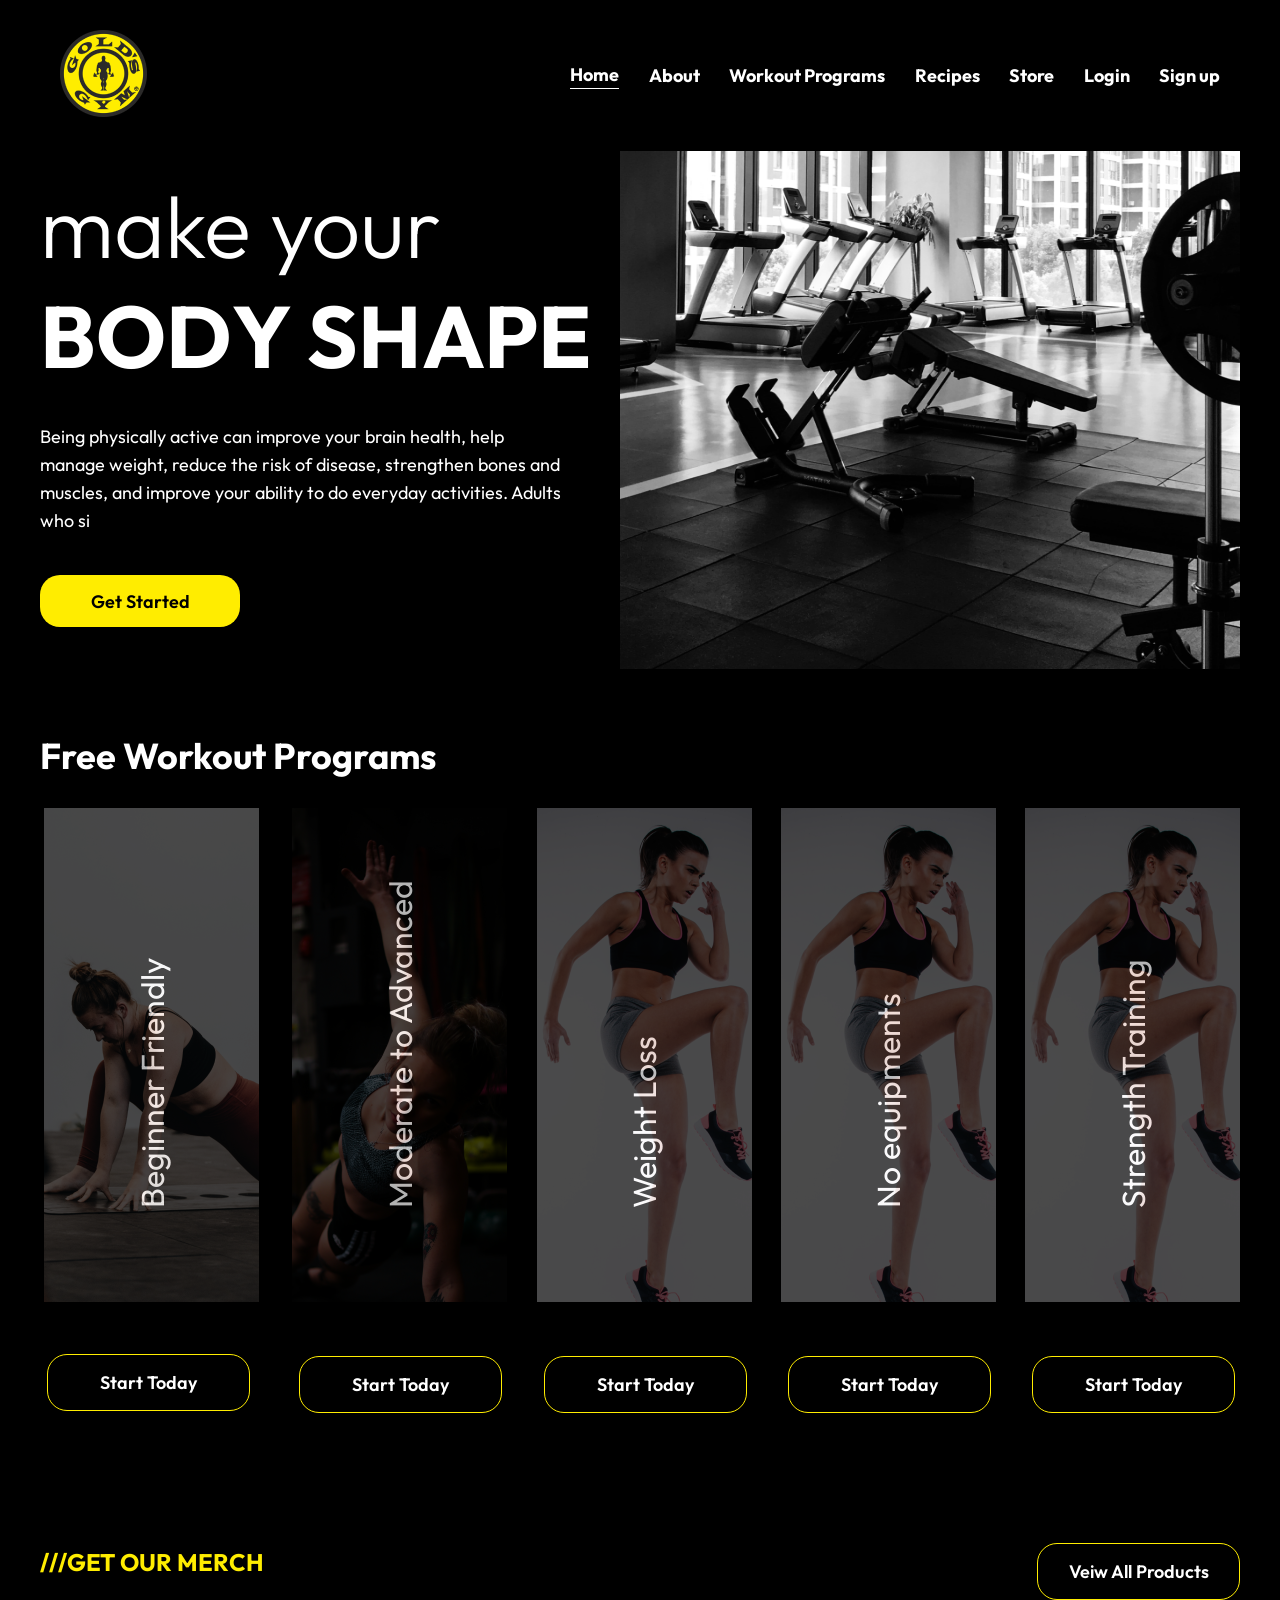
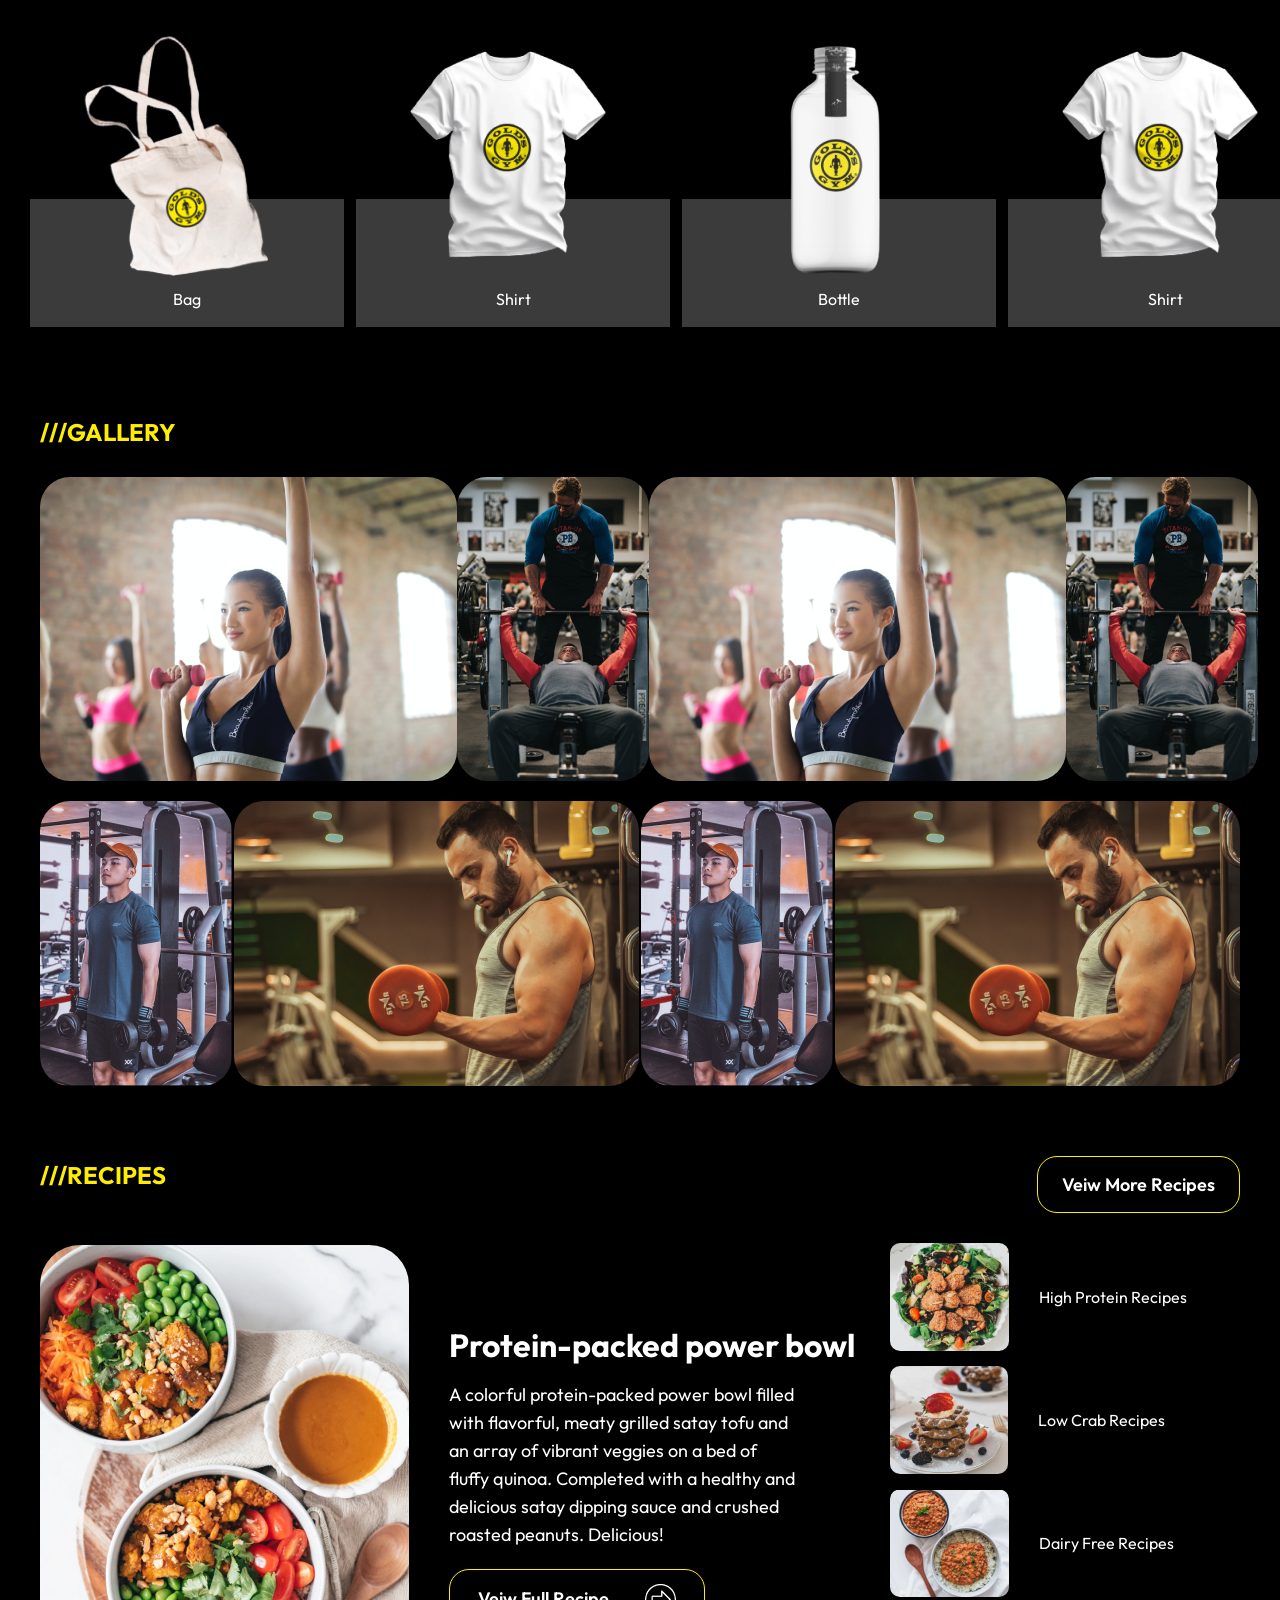
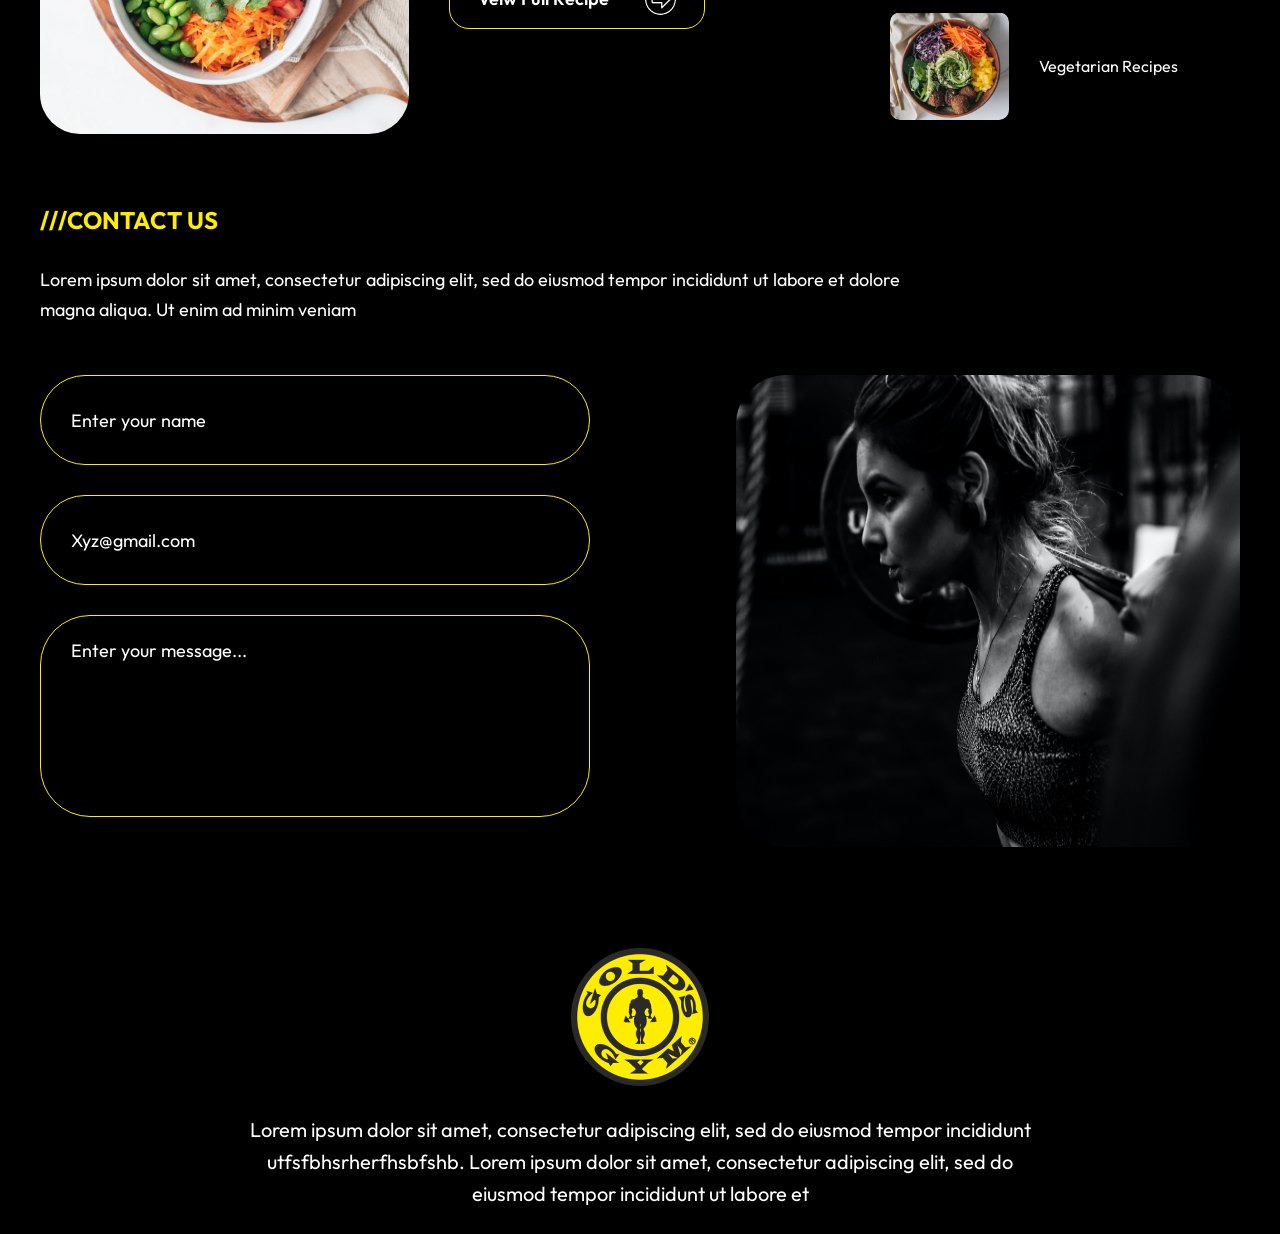
==== app/index.html @ 902859b2 "funcional" ====
<!DOCTYPE html>
<html lang="en">
<head>
    <meta charset="UTF-8">
    <meta name="viewport" content="width=device-width, initial-scale=1.0">
    <title>Gold's Gym</title>
    <link rel="icon" href="images/Gym logo.png" type="image/x-icon">
    <link rel="stylesheet" href="styles.css">
    <link rel="preconnect" href="https://fonts.googleapis.com">
<link rel="preconnect" href="https://fonts.gstatic.com" crossorigin>
<link href="https://fonts.googleapis.com/css2?family=Outfit:wght@200;300&display=swap" rel="stylesheet">
<link rel="stylesheet" href="https://cdn.jsdelivr.net/npm/swiper@11.0.5/swiper-bundle.min.css">
</head>
<body>
    <div class="container">
        <div class="navbar ">
            <!-- logo -->
            <div class="logo">
                <a href="index.html"><img src="images/Gym logo.png" alt="Gold's logo"></a>
            </div>

            <div class="nav-menu">
                <div class="harmbuger-menu">
                    <div class="bar"></div>
                    <div class="bar"></div>
                    <div class="bar"></div>
                </div>
                <ul class="nav-items">
                    <a class="nav-links active" href="index.html"><li>Home</li></a>
                    <a class="nav-links" href="about.html"><li>About</li></a>
                    <a class="nav-links" href="program.html"><li>Workout Programs</li></a>
                    <a class="nav-links" href="recipe.html"><li>Recipes</li></a>
                    <a class="nav-links" href="store.html"><li>Store</li></a>
                    <a class="nav-links" href="login.html"><li>Login</li></a>
                    <a class="nav-links" href="signup.html"><li>Sign up</li></a>
                </ul>
            </div>
        </div>

        <div class="main">
            <!-- hero -->
            <section class="hero">
                <div class="hero-about">
                    <div class="hero-header">
                        <h1>make your<br><span class="header">body shape</span></h1>
                    </div>

                    <div class="hero-text">
                        Being physically active can improve your brain health, 
                        help manage weight, reduce the risk of disease, strengthen 
                        bones and muscles, and improve your ability to do everyday 
                        activities. Adults who si
                    </div>
                    
                    <a href="signup.html"><button class="signup-btn">Get Started</button></a>  
                </div>

                <div class="hero-col">
                    <div class="hero-img">
                        <img src="images/hero-image.png" alt="An image of gym equipments">
                    </div>
                </div>
            </section>

            <section class="free-programs">
                <h2 class="img-header">
                    Free Workout Programs
                </h2>
                <div class="">
                    <div class="program-images">
                        <div class="yoga">
                            <p class="img-text">Beginner Friendly</p>
                            <div class="yoga-img">
                                <img src="images/Yoga.png" alt="A lady on a mat">
                            </div>
    
                            <a href="program.html"><button class="cta-btn1" type="button">Start Today</button></a>
                        </div>
    
                        <div class="yoga">
                            <p class="img-text">Moderate to Advanced</p>
                            <div class="yoga-img">
                                <img src="images/advance.png" alt="A lady on a mat">
                            </div>
    
                            <a href="program.html"><button class="cta-btn" type="button">Start Today</button></a>
                        </div>
    
                        <div class="yoga">
                            <p class="img-text">Weight Loss</p>
                            <div class="yoga-img">
                                <img src="images/cardio.png" alt="A lady on a mat">
                            </div>
    
                            <a href="program.html"><button class="cta-btn" type="button">Start Today</button></a>
                        </div>
    
                        <div class="yoga">
                            <p class="img-text">No equipments</p>
                            <div class="yoga-img">
                                <img src="images/cardio.png" alt="A lady on a mat">
                            </div>
    
                            <a href="program.html"><button class="cta-btn" type="button">Start Today</button></a>
                        </div>
    
                        <div class="yoga">
                            <p class="img-text">Strength Training</p>
                            <div class="yoga-img">
                                <img src="images/cardio.png" alt="A lady on a mat">
                            </div>
    
                            <a href="program.html"><button class="cta-btn" type="button">Start Today</button></a>
                        </div>
                    </div>

                </div>
                
 
                <section class="merch">
                   <div class="merch-navbar">
                        <h2 class="merch-header">
                            ///GET OUR  MERCH
                        </h2>
                        <div class="merch-header-col">
                            <a href="recipe.html"><button class="cta-btn" type="button">Veiw All Products</button></a>
                        </div>    
                    </div>
                   
                   <div class="merch-sample">
                        <div class="tote-bag">
                            <div class="merch-img">
                                <img src="images/tote-bag.png" alt="Gold's gym branded tote bag">
                            </div>

                            <div class="tote-card">
                               <p class="card-text">Bag</p> 
                            </div>
                        </div>  
                        
                        <div class="shirt">
                            <div class="shirt-img">
                                <img src="images/shirt.png" alt="Gold's gym branded tote bag">
                            </div>

                            <div class="shirt-card">
                               <p class="card-text">Shirt</p> 
                            </div>
                        </div> 

                        <div class="bottle">
                            <div class="bottle-img">
                                <img src="images/bottle.png" alt="Gold's gym branded tote bag">
                            </div>

                            <div class="shirt-card">
                               <p class="card-text">Bottle</p> 
                            </div>
                        </div> 

                        <div class="shirt">
                            <div class="shirt-img">
                                <img src="images/shirt.png" alt="Gold's gym branded tote bag">
                            </div>

                            <div class="shirt-card">
                               <p class="card-text">Shirt</p> 
                            </div>
                        </div> 
                   </div>
                </section>
                
                <section class="gallery">
                    <h2 class="merch-header">
                        ///GALLERY
                    </h2>

                    <div class="gallery-images">
                        <div class="gallery-row">
                            <img src="images/gallery-img1.png" alt="">
                            <img src="images/gallery-img2.png" alt="">
                            <img src="images/gallery-img1.png" alt="">
                            <img src="images/gallery-img2.png" alt="">
                        </div>

                        <div class="gallery-row">
                            <img src="images/gallery-img3.png" alt="">
                            <img src="images/gallery-img4.png" alt="">
                            <img src="images/gallery-img3.png" alt="">
                            <img src="images/gallery-img4.png" alt="">
                        </div>
                    </div>
                </section>

                <section class="recipes">
                    <div class="merch-navbar">
                        <h2 class="merch-header">
                            ///RECIPES
                        </h2>
                        <div class="merch-header-col">
                            <a href="recipe.html"><button class="cta-btn" id="merch-btn" type="button">Veiw More Recipes</button></a>
                        </div>  
                   </div>

                   <div class="protein-section">
                       <div class="protein">
                           <div class="protein-brief">
                                <img class="carrot-soup" src="images/recipie-img1.png" alt="">
                                <div class="protein-details">
                                    <h2 class="protein-header">Protein-packed power bowl</h2>
                                    <p class="protein-text">
                                    A colorful protein-packed power bowl filled with flavorful, 
                                    meaty grilled satay tofu and an array of vibrant veggies on 
                                    a bed of fluffy quinoa. Completed with a healthy and delicious 
                                    satay dipping sauce and crushed roasted peanuts. Delicious!
                                    </p>

                                    <a href="recipe.html">
                                        <button class="recipe-btn">
                                            <p>Veiw Full Recipe </p>
                                            <img src="images/arrow.png" alt="">
                                        </button>
                                    </a>
                                    
                                </div>
                           </div>
                          
                           <div class="more-recipies">
                                <div class="healthy-recipies">
                                    <img src="images/recipie-img2.png" alt="">
                                    <a href="recipe.html">High Protein Recipes</a>
                                </div>

                                <div class="healthy-recipies">
                                    <img src="images/recipie-img3.png" alt="">
                                    <a href="recipe.html">Low Crab Recipes</a>
                                </div>

                                <div class="healthy-recipies">
                                    <img src="images/recipie-img4.png" alt="">
                                    <a href="recipe.html">Dairy Free Recipes</a>
                                </div>

                                <div class="healthy-recipies">
                                    <img src="images/recipie-img5.png" alt="">
                                    <a href="recipe.html">Vegetarian Recipes</a>
                                </div>
                           </div>
                            
                        </div>
                    </div>
                </section>
                
                <section class="contact">
                    <div class="contact-us">
                        <h2 class="merch-header">
                            ///CONTACT US
                        </h2>

                        <p class="contact-text">
                            Lorem ipsum dolor sit amet, consectetur adipiscing elit, 
                            sed do eiusmod tempor incididunt ut labore et dolore magna 
                            aliqua. Ut enim ad minim veniam
                        </p>
                        
                        <div class="contact-info">
                            <div class="contact-input">
                                <input type="text" placeholder="Enter your name"><br>
                                <input type="email" placeholder="Xyz@gmail.com"><br>
                                <input type="text" id="input-message" placeholder="Enter your message...">
                            </div>

                            <img src="images/contact-img.png" alt="">
                        </div>
                    </div>
                </section>

                <footer>
                    <div class="footer">
                        <img src="images/logo2.png" alt="Gold's logo">
                        <p class="footer-text">
                            Lorem ipsum dolor sit amet, consectetur adipiscing elit, 
                            sed do eiusmod tempor incididunt utfsfbhsrherfhsbfshb.  
                            Lorem ipsum dolor sit amet, consectetur adipiscing elit, 
                            sed do eiusmod tempor incididunt ut labore et
                        </p>
                    </div>
                </footer>
                
            </section>
        </div>
    </div>
    <script src="https://cdn.jsdelivr.net/npm/swiper@11.0.5/swiper-bundle.min.js">

    </script>

    <script src="script.js">
      
    </script>
</body>
</html>
---- app/styles.css ----
* {
    margin: 0;
    padding: 0;
    box-sizing: border-box;
    font-family: 'Outfit', sans-serif;
}

.container {
    background-color: #000000;
    color: #FFFFFF;
}

.harmbuger-menu {
    position: absolute;
    right: 10%;
    top: 35px;
    width: 30px;
    height: 20px;
    cursor: pointer;
    display: none;
}

.harmbuger-menu .bar {
    width: 100%;
    height: 3px;
    margin: 5px auto;
    background-color: #FFFFFF;
    border-radius: 5px;
}

.navbar {
    display: flex;
    justify-content: space-between;
    align-items: center;
    padding: 30px 60px;
}

.nav-items {
    /* float: right;
    margin-top: -5%; */
    display: flex;
    justify-content: space-between;
    align-items: center;
    width: 650px;
    

}
.nav-items a {
    text-decoration: none;
    color: #FFFFFF;
    font-size: 18px;
    font-weight: 700;
    list-style: none;
}

.nav-items a:hover, .active{
    padding-bottom: 2px;
    border-bottom: 1px solid #FFFFFF;  
}

.main {
    margin: 0 40px;
}
.hero {
    display: flex;
    justify-content: space-between;
   
}

.hero-about {
    margin-top: 20px;
}

h1 {
    font-family: 'Outfit', sans-serif;
    font-size: 87px;
    font-weight: 300;
}

.header {
    text-transform: uppercase;
    font-weight: 700;
    font-size: 87px;
}

.hero-about {
    width: 90%;
    min-width: 100px;
    min-width: 300px;
}

.hero-text {
    margin: 32px 0;
    width: 90%;
    min-height: 200px;
    height: 9%;
    min-height: 100px;
    line-height: 28px;
    font-size: 18px;
}

.signup-btn {
  cursor: pointer; 
  width: 200px;
  height: 52px;
  background-color: #FFED00;
  color: #000000;
  font-size: 18px;
  font-weight: 600;
  margin-top: 20px;
  border-radius: 20px;
  border: none;
}

.signup-btn:hover {
   background-color: #000000;
   border: 1px solid #FFED00;
   color: #FFFFFF;
   transition: all 1s ease;
}


.hero-img img {
    width: 620px;
    height: 518px;
}

.img-header {
    font-size: 36px;
    font-weight: 700;
    margin-bottom: 60px;
}

.free-programs {
  margin-top: 5%;
}

.program-images {
    display: flex;
    justify-content: space-between;
}

.yoga-img {
    margin-top: -400px;
}

.img-text {
    position: relative;
    font-weight: 700px;
    font-size: 32px;
    writing-mode: tb-rl;
    transform: rotate(-180deg);
    margin-top: -30px;
    text-align: start; 
    height: 400px;
    margin-left: auto;
    margin-right: auto;

}

.yoga-img img {
    opacity: 0.3;
    position: relative;
}

.cta-btn {
    cursor: pointer; 
    width: 203px;
    height: 5%;
    min-height: 57px;
    background-color: #000000;
    color: #FFFFFF;
    margin-top: 50px;
    margin-left: 7px;
    font-size: 18px;
    font-weight: 600;
    border-radius: 20px;
    border: 1px solid #FFED00;
}

.cta-btn1 {
    cursor: pointer; 
    width: 203px;
    height: 5%;
    min-height: 57px;
    background-color: #000000;
    color: #FFFFFF;
    margin-top: 40px;
    margin-left: 7px;
    font-size: 18px;
    font-weight: 600;
    border-radius: 20px;
    border: 1px solid #FFED00;
}

.cta-btn1:hover {
    background-color: #FFED00;
    border: none;
    color: #000000;
    transition: 1s;
}



.cta-btn:hover {
   background-color: #FFED00;
   border: none;
   color: #000000;
   transition: 1s;
}

.merch {
    margin-top: 80px;
}

.merch-header {
    color: #FFED00;
    margin-top: 30px;
}

.merch-navbar {
    display: flex;
    justify-content: space-between;
    align-items: center;
}

.merch-header-col a button {
    padding: 0 10px;
}

.merch-sample {
    display: flex;
    gap: 12px;
   
}

.merch-img img {
    margin-right: -51px;
   width: 350px;
   margin-left: -30px;
   
}

.tote-card {
    width: 314px;
    height: 128px;
    background-color: #3B3B3B;
    margin-top: -146px;
    margin-left: -10px;

}

.card-text {
    display: flex;
    align-items: center;
    justify-content: center;
    padding-top: 90px;
}

 .shirt-img img {
    margin-top: 40px;
    margin-left: 50px;
}

.shirt-card {
    width: 314px;
    height: 128px;
    background-color: #3B3B3B;
    margin-top: -80px;
}

.bottle-img {
    margin-top: 40px;
    /* margin-bottom: -80px; */
    margin-left: 100px;
}

.gallery {
    margin-top: 90px;
}

.gallery-images {
    margin-top: 30px;
}

.gallery-row {
    display: flex;
    justify-content: space-between;
    margin-bottom: 20px;
}

.gallery-row img {
    border-radius: 30px;
}

.protein {
   margin-top: 30px;
   display: flex;
   justify-content: space-between;
   align-items: center;
}

.protein-brief {
    display: flex;
    justify-content: space-between;
    gap: 40px;
}

.protein-brief img {
    border-radius: 40px;
}

.protein-header {
    font-size: 32px;
    font-weight: 700;
}

.protein-text {
    width: 350px;
    height: 138px;
    margin-top: 16px;
    margin-bottom: 16px;
    font-size: 18px; 
    line-height: 28px;
}

.recipe-btn {
    cursor: pointer; 
    width: 256px;
    height: 60px;
    background-color: #000000;
    color: #FFFFFF;
    font-size: 18px;
    font-weight: 600;
    border-radius: 20px;
    border: 1px solid #FFED00;
    margin-top: 50px;
    display: flex;
    justify-content: space-around;
    align-items: center;
    padding: 0 10px;
}

.protein-details {
    margin-top: 80px;
}

.protein-details a {
    text-decoration: none;
}

.healthy-recipies {
    display: flex;
    align-items: center;
    gap: 30px;
    margin-bottom: 15px;
    width: 350px;
}

.healthy-recipies img {
    border-radius: 10px;
}

.healthy-recipies a {
    text-decoration: none;
    color: #FFFFFF;
}

.contact-us {
    margin-top: 70px;
}

.contact-text{
    margin-top: 30px;
    margin-bottom: 30px;
    width: 902px;
    font-size: 18px;
    line-height: 30px;
}

.contact-info {
    margin-top: 50px;
    display: flex;
    justify-content: space-between;
    
}

.contact-input input {
    width: 550px;
    height: 90px;
    border-radius: 50px;
    color: #FFFFFF;
    font-size: 18px;
    background-color: #000000;
    border: 1px solid #FFED00;
    margin-bottom: 30px;
    padding: 0 30px;
}

input:focus {
    outline: #FFED00;
}

::placeholder {
    color: #FFFFFF;
}
#input-message {
  padding-bottom: 166px;
  padding-top: 34px;
}

.contact-info img{
    border-radius: 50px;
}

.footer {
    text-align: center;
    margin-top: 100px;
}

.footer-text {
    width: 800px;
    margin-left: auto;
    margin-right: auto;
    margin-top: 24px;
    padding-bottom: 24px;
    font-size: 20px;
    font-weight: 400;
    line-height: 32px;
}

/* -----------------MOBILE VIEW OF HOME PAGE ----------*/
@media screen and (max-width: 850px){
    .navbar {
        padding-left: 20px;
        
        width: 100%;
        position: fixed;
        overflow: hidden;
        background-color: #000000;
        
        
    }
    .logo img {
        width: 47px;
        height: 47px;
        
    }

    .main {
        margin: 0 20px;
    }
    .harmbuger-menu {
        display: block;
        float: right;
        border: none;
    }

    .harmbuger-menu.active .bar:nth-child(2) {
        opacity: 0;
    }

    .harmbuger-menu.active .bar:nth-child(1) {
        transform: translateY(8px) rotate(45deg);
    }

    .harmbuger-menu.active .bar:nth-child(3) {
        transform: translateY(-8px) rotate(-45deg);
    }
    .nav-items {
        display: block;
        position: fixed;
        width: 100%;
        height: 50vh;
        left: -100%;
        top: 90px;
        border: none;
        font-size: 100px;
        line-height: 40px;
        padding: 40px 40px 20px 40px;
        background-color: #000000;
        
    }

    .nav-items.active {
        
      left: 0;
      transition: 1s;
    }

    .main {
        padding-top: 100px;
        /* margin: 0; */
    }
    .hero {
        display: block;
    }

    h1 {
        font-size: 40px;
        font-weight: 400;
    }

    .header {
        width: 100%;
        min-width: none;
        font-size: 55px;
        font-weight: 500;
    }
    .hero-img img {
        display: none;
    }

    .hero-about {
        margin-top: 0;
        color: white;
    } 

    .hero-text {
        width: 100%;
        min-width: none;
        margin-top: 5px;
        font-size: 18px;
    }

    .signup-btn {
        margin-top: 5px;
    }
    .free-programs {
        margin-top: 80px;
    }

    .img-header {
        font-size: 30px;
        font-weight: 600;
        margin-bottom: 15px;
    }

    .program-images {
        position: static;
        overflow-x: auto;
        gap: 20px;
    }

    .program-images::-webkit-scrollbar {
        display: none;
    }

    .yoga-img p {
        /* position: static; */
        margin-bottom: -50px;
    }


    .cta-btn {
        width: 100%;
        margin-top: 30px;  
        font-size: 15px;
        height: 47px;   
    }

    .cta-btn1 {
        margin-top: 25px;
    }

    .merch-sample {
        /* overflow: hidden; */
        display: block;
        gap: 0 ;
        text-align: center;
    }

    .tote-card {
        width: 100%;
        margin-left: 0px;
        height: 180px;
    }

    .shirt-card {
        width: 100%;
        margin-left: 0px;
        height: 180px;
    }

    .card-text {
       padding-top: 110px;
       font-size: 20px;
    }

    .shirt-img img {
        margin-left: 20px;
    }

    .bottle-img img {
        margin-left: -95px;
    }

    .tote-bag {
        margin-left: 0px;
    }

    .gallery {
        margin-top: 100px;
    }

    .gallery-row {
        gap: 20px;
    }

    .gallery-row  {
        overflow-x: auto;
    }

    .gallery-row::-webkit-scrollbar{
        display: none;
    }

    .recipes {
        margin-top: 50px;
    }

    .protein {
        display: block;
    }

    .protein-brief img {
        width: 100%;
    }
    .protein-header {
        font-size: 40px;
    }
    .protein-text {
      width: 100%;
      height: 100%;
      font-size: 20px;
    }
    .healthy-recipies  {
        width: 100%;
    }
    .healthy-recipies a {
        font-size: 20px;
    }
    .recipe-btn {
       margin-top: 0px;
    }

    .recipe-btn img {
        width: 20%;
    }

    .protein-brief {
       display: block;
    }

    .carrot-soup{
        width: 100%;
    }

    .more-recipies {
        margin-top: 50px;
    }

    .contact {
        margin-top: 100px;
    }

    .contact-info {
        display: flex;
        flex-direction: column-reverse;
    }

    .contact-input {
        margin-top: 50px;
    }

    .contact-text {
        width: 100%;
        font-size: 20px;
    }

    .contact-input input {
        width: 100%;
    }

    .footer-text {
      width: 100%;
    }
}

/* ------------------ ABOUT PAGE --------------------*/

.about-hero-img img{
    width: 1309px;
    height: 803px;
    position: relative;
}

.about-hero-text {
    position: absolute;
    top: 25%;
} 

.join-text {
    margin: 20px;
    font-size: 20px;
    font-weight: 400;
    text-indent: -15px;
}

#Create-btn {
    margin-top: 60px;
}

.outreach-cards {
    display: flex;
    position: absolute;
    top: 125%;
    gap: 120px;
    margin-left: 84px;
    width: 80%;
}

.cards {
    text-align: center;
    background-color: #3B3B3B;
    width: 285px;
    height: 303px;
    padding: 20px;
    border-radius: 23px;
}

.cards-text {
    color: #FFFFFF;
    width: 90%;
    margin-top: 40px;
    margin-left: auto;
    margin-right: auto;
    font-size: 18px;
    font-weight: 400;
    line-height: 25px;
}

.aboutpg-contact {
    margin-top: 250px;
}

/*--------------- MOBILE VIEW OF ABOUT PAGE-------------------------- */
@media screen and (max-width:850px) {
    .about-hero {
        height: 150px;
        
    }
    .about-hero-img img {
        display: none;
    }

    .about-hero-text{
        top: 15%;
        position: static ;
    }

    .join-text {
      display: none;
    }

    #Create-btn {
        margin-top: 0;
    }

    .outreach-cards {
        display: block;
        position: static;
        gap: 0%;
        margin-top: 500px;
        margin-left: 0;
        width: 100%; 
        
    }

    .cards {
       margin-bottom: 30px;
        width: 90%;
        margin-left: auto;
        margin-right: auto;
        
    }

    .cards-text {
        font-size: 20px;
        padding-bottom: 25px;
        margin-top: 20px;
    }

    .aboutpg-contact {
        margin-top: 100px;
    }
}

@media screen and (min-width: 540px) and (max-width: 850px){

    .logo img {
        width: 57px;
        height: 57px;
        
    }
    .outreach-cards {
        margin-top: 350px;
    }

    .cards-text {
        width: 250px;
    }
}

/*------------------ LOGIN PAGE ---------------- */

#navbar {
    background-color: #FFFFFF;
}

#login-nav-items #active{
    padding-bottom: 2px;
    border-bottom: 2px solid black;  
}

#login{
    background-color: #FFFFFF;
    color: #000000;
}

.login-hero-scetion {
    margin-top: 50px;
}

#login-nav-items a{
    color: #000000;
}

#login-nav-items a:hover{
    border-bottom: 1px solid #FFFFFF;
}

.login-hero-col1 {
    width: 90%;
    
}

.login-header {
    font-size: 70px;
    font-weight: 700;
}

.login-text {
    font-size: 20px;
    font-weight: 400;
    margin-top: 24px;
}

.login-hero{
    display: flex;
    justify-content: space-between;
    margin-top: 30px;
    
}

#login-btn {
    width: 75%;
    height: 90px;
    border-radius: 50px;
    font-size: 18px;
    background-color: #FFED00;
    color: #000000;
    border: 1px solid #FFED00;
    margin-bottom: 24px;
    padding: 0 25px;
    margin-top: 20px;
    cursor: pointer;
}

#login-btn:hover {
    background-color: #000000;
    border: 1px solid #000000;
    color: #FFFFFF;
    transition: 1s;
}


#login-input {
     width: 75%;;
    height: 90px;
    border-radius: 50px;
    font-size: 18px;
    background-color: #FFFFFF;
    color: #000000;
    border: 1px solid #000000;
    margin-bottom: 24px;
    padding: 0 30px;
}

#login-input:focus {
    outline: hsl(0, 0%, 0%);
}    

#login-input::placeholder {
    color: #000000;
} 


#checkbox {
    appearance: none;
    background-color: #D9D9D9;;
    width: 24px;
    height: 24px;
    border-radius: 2px;
    border: none;
    color: #000000;
    margin-bottom: 0px;
    padding: 0px;
    cursor: pointer;
}

.box-btn {
    display: flex;
    align-items: center;
    gap: 5px;
    font-size: 18px;
    font-weight: 400;
    
}

.checkbox-btn {
    display: flex;
    align-items: center;
}

.checkbox {
    width: 75%;
    display: flex;
    gap: 30%;
}

.checkbox a{
   text-decoration: none;
   color: #000000;
   font-size: 18px;
   font-weight: 400;
   
}

.Google-btn {
    display: flex;
    justify-content: center;
    align-items: center;
    gap: 5px;
    font-size: 18px;
    font-weight: 400;
    cursor: pointer;
}

.dash {
    width: 75%;
    display: flex;
    justify-content: center;
    align-items: center;
    gap: 3px;
    font-size: 20px;
    margin-bottom: 24px;
}
.line {
    margin-top: 5px;
    width: 90%;
    line-height: 4px;
    border-bottom: 1px solid #000000;

}

.col2 {
    width: 70%;
    min-width: 450px;
    
}

.col2 img {
    border-radius: 50px;

}

.terms {
    font-size: 18px;
    font-weight: 400;
    color: #847F7F;
    margin-bottom: 50px;
}

@media screen and (max-width:850px) {
    #harmbuger-menu #bar {
        background-color: #000000;
    }

    #login-nav-items {
        background-color: #FFFFFF;
    }

    #login-nav-items a {
        color: #000000;
    }

    .login-hero {
        display: block;
    }

    .login-header {
        font-size: 50px;
        font-weight: 600;
    }

    .col2 img {
        display: none;
    }

    #login-input {
       width: 100%;
       height: 80px;
    }

    #login-btn {
        width: 100%;
        height: 80px;
    } 

    .login-hero-col1 {
       width: 100%;
    }

    .dash {
        width: 100%;
    }

    .line {
        width: 100%;
    }

    .checkbox {
        width: 110%;
        gap: 30%;
    }

    .box-btn p {
        font-size: 16px;
    }

    #checkbox {
        width: 18px;
        height: 18px;
    }

    .checkbox a {
      font-size: 16px;
      
    }

}

/* -------------SIGNUP PAGE----------- */
.box-btn-text {
    width: 78%;
    font-size: 16px;
    margin-left: 10px;
}

/* -------------FRENCH TOAST PAGE---------- */

#recipe-navbar {
    position: relative;
}

.recipe-hero-img img {
    margin-left: -40px;
    width: 103%;
    position: absolute;
}

.mobile-taost-hero {
    display: none;
}

.elipse {
    display: flex;
    position: relative;
    gap: 50px;
}

.elipse1 {
    width: 151px;
    height: 151px;
    border-radius: 50%;
    border: 5px solid white;
    background-color: #000000;
    margin-top: 30%;
    margin-left: 40px;
}

.elipse1 p {
    text-align: center;
    margin-top: 45px;
    font-size: 24px;
    font-family: 'Inter', sans-serif;;
    font-style: normal;
    font-weight: 900;
}

.french-toast-recipe {
    margin-top: 12%;
    margin-bottom: 5%;
}

.french-toast {
    display: flex;
    justify-content: space-between;
    gap: 100px;
}

.french-toast-col1 {
    width: 90%;
}

.french-toast-col2 {
    width: 90%;
    margin-left: 150px ;
    
}

.french-toast-header {
    font-size: 36px;
    font-weight: 700;
    margin-bottom: 30px;
}

.french-toast-text {
    width: 120%;
    font-size: 22px;
    font-weight: 500;
    margin-bottom: 30px;
    line-height: normal;
}

.table {
    margin-top: 80px;
    font-size: 20px;
}

.table-row {
    display: flex;
    justify-content: space-between;
    margin-right: 80px;
    margin-bottom: 31px;
}

.french-toast-recipe-text {
    font-size: 24px;
    font-weight: 500;
    line-height: normal;
    width: 90%;
    margin-bottom: 10px;
}

.steps {
    margin-left: 40px;
}

.steps li{
    font-size: 24px;
    font-weight: 500;
    width: 95%;
    margin-bottom: 8px;
}

/* -------MOBILE VIEW FOR FRENCH TOAST PAGE------ */
@media screen and (max-width: 850px) {

    .mobile-taost-hero {
        display: block;
        width: 100%;
    }

    .mobile-taost-hero img {
        width: 100%;
        border-radius: 15px;
    }


    .elipse {
        gap: 10px;
        width: 100%;
        display: none;
        
    }

    .elipse1 {
        display: none;

    }


    .french-toast {
        display: block;
        margin-bottom: 50px;
    }

    .french-toast-text  {
        width: 100%;
    }

    .french-toast-col1 img {
        width: 100%;
    }

    .french-toast-col2 {
        margin-top: 30px;
        
        margin-left: 0px;
    }

    .table-row {
        margin-right: 0px;
    }
}
 

/* -------------RECIPE PAGE---------- */

.other-recipes {
    margin-top: 120px;
}

.other-recipes-text {
    font-size: 18px;
    font-weight: 400;
}

.slider-img i {
    display: none;
}

.recipe-img1 img {
    border-radius: 50px;
}

.recipe-img {
    margin-top: 50px;
    position: relative;
    display: flex;
    justify-content: space-between;
}

.recipe-img a{
    text-decoration: none;
}

.timer {
    background-color: #FFED00;
    color: #000000;
    width: 33%;
    height: 27px;
    border-radius: 20px;
    padding: 0 5px;
    margin-top: -80px;
    position: relative;
    left: 10%;
    display: flex;
    align-items: center;
    gap: 5px;
}

#recipe-btn {
    cursor: pointer; 
    width: 60%;
    height: 60px;
    background-color: #000000;
    color: #FFFFFF;
    font-size: 18px;
    font-weight: 600;
    border-radius: 20px;
    border: 1px solid #FFED00;
    margin-top: 110px;
    margin-left: 70px;
    display: flex;
    justify-content: center;
    gap: 25px;
    align-items: center; 
}

html {
    scroll-behavior: smooth;
}
 
/* button img:hover {
    filter: brightness(0%);
}

a #recipe-btn:hover {
    background-color: #FFED00;
    color: #000000;
    transition: 1s;

} */
/* 
------------MOBILE VIEW FOR RECIPE PAGE--------------------- */
@media screen and (max-width: 850px) {
    .recipe-img {
        position: static;
        overflow-x: auto;
        gap: 30px;
        scrollbar-width: none;
    }

    .recipe-img::-webkit-scrollbar {
        display: none;
    }

    /* .slider-img {
        position: relative;
    } */

    .slider-img i {
        position: absolute;
        cursor: pointer;
        display: none;
    }
    
    .timer {
        position: static;
        margin-left: 30px;
    }
}
/*------------------- STORE PAGE ----------------*/
 
#store-hero-section {
    margin-top: -70px;
}
.store-hero-text {
    font-size: 18px;
    font-weight: 400;
    line-height: 30px;
    width: 55%;
    margin-top: 70px;
}

.in-store {
    margin-top: 60%;
}

.items {
    display: flex;
    gap: 50px;
}

.item-background {
    width: 50%;
    background-color: #3B3B3B;
    border-radius: 20px;
    position: relative;
}

.items img {
   position: absolute;
   
}

.totebag-item {
    margin-left: -40px;
}

.shirt-item {
    margin-left: 40px;
    margin-top: 45px;
}

.items-description h3 {
   font-size: 32px;
   font-weight: 700;

}

.items-description p {
    font-size: 18px;
    font-weight: 400;
    margin: 20px 0;
}

.store-btn {
    background-color: #000000;
    height: 60px;
    color: #FFFFFF;
    width: 30%;
    font-size: 20px;
    font-weight: 600;
    border: 1px solid #FFED00;
    border-radius: 20px;
    margin: 20px 0; 
    cursor: pointer;
}

.store-btn:hover {
    color: #000000;
    background-color: #FFED00;
    transition: 1s;
}

.store-text {
    width: 90%;
    line-height: 30px;
}

.available-items {
    display: flex;
    margin-top: 60px;
}

.rate-btn {
    display: flex;
    align-items: center;
    justify-content: center;
    gap: 15px;
    font-size: 20px;
    color: #FFFFFF;
    background-color: #000000;
    border: 1px solid #FFED00;
    width: 107px;
    height: 60px;
    cursor: pointer;
    border-radius: 20px;
}

.popup {
    position: absolute;
    top: -130%;
    left: 55%;
    opacity: 0;
    transform: translate(-50%, 0%) scale(1.25);
    width: 50%;
    background-color: #000000;
    color: #fff;
    border-bottom: none;
    padding: 50px;
    border-radius: 50px;
    box-shadow: 0.5px 5px 10px rgba(156, 148, 148, 0.25);
    transition: top 0ms ease-in-out 200ms,
                opacity 200ms ease-in-out 0ms,
                transform 200ms ease-in-out 0ms;
}

.popup.active {
    top: 130%;
    opacity: 1;
    transform: translate(-50%, 0%) scale(1);
    transition: top 0ms ease-in-out 0ms,
                opacity 200ms ease-in-out 0ms,
                transform 200ms ease-in-out 0ms;
}

.popup .close-button {
   margin-left: 90%;
   font-size: 30px;
   width: 50px;
   height: 40px;
   background-color: #000000;
   color: #ffffff;
   border: 1px solid #FFED00;
   border-radius: 40px;
   cursor: pointer;
}

.sub-total {
    display: flex;
    align-items: center;
    gap: 50px;
}

.bag-card {
   width: 40%;
}

.bag-card .popup-background {
   width: 100%;
   height: 300px;
   background-color: #3C3C3C;
   position: relative;
   border-radius: 20px;
}

.bag-card img {
    margin-left: -65px;
    position: relative ;
    margin-top: -320px;
    
}

.popup-description h3 {
    font-size: 32px;
    font-weight: 700;
    margin-bottom: 10px;
}

.popup-description p {
    font-weight: 400;
    font-size: 18px;
}

.popup-text {
    margin-top: 15px;
    margin-bottom: 15px;
}

.add-btn {
    width: 30px;
    height: 30px;
    border: none;
    background-color: #ffffff;
    color: #000000;
    cursor: pointer;
}

.checkout-btn {
    width: 100%;
    padding: 10px;
    font-size: 20px;
    font-weight: 600;
    border-radius: 20px;
    border: 1px solid #FFED00;
    background-color: #000000;
    color: #FFFFFF;
    margin-top: 80px;
    cursor: pointer;
}

@media screen and (max-width: 850px) {
    .recipe-hero-img {
        display: none;
    }

    .store-hero-text {
        width: 90%;
        margin-top: 50px;
    }

    .in-store {
        margin-top: -10px;
    }

    .item-background {
        width: 100%;
        color: #3B3B3B;
        position: static;

    }

    .totebag-item {
      padding-left: 30px;
    }
    .items {
        display: block;
        width: 70%;
    }

    .popup {
        width: 100%;
        border-radius: 0px;
        margin-left: -25px;
        margin-top: -120px;
        transform: translate(-50%, 0%) scale(1.2)
    }

    .popup-background {
        display: none;
    }

    .store-btn {
        width: 100%;
    }

    .sub-total {
        display: block;
    }

    .bag-card img {
        margin-top: 0;
    }

    .items img {
        position: static;
    }

    .totebag-item {
        margin-left: -90px;
    }

    .shirt-item {
        margin-left: 0px;
        margin-top: 70px;
    }

    .items-description h3 {
        margin-top: -270px;
       margin-bottom: 20px;  
       font-size: 30px;
       width: 120%;
    }
    
    .items-description {
        margin-top: 350px;
    }

    .items-description p{
        width: 130%;
        font-size: 20px;
        margin: 0;
    }
}

/*----------- WORKOUT PROGRAM PAGE -------------*/

#free-programs {
    margin-top: 50px ;
}
.gym-img {
    display: flex;
    gap: 35px;
    overflow-x: auto;
    scrollbar-width: none;
    margin: 0 39px;
    
}

.gym-img::-webkit-scrollbar {
    display: none;
}

.gym-image {
    display: flex;
    gap: 35px;
    overflow-x: auto;
    scrollbar-width: none;
    margin: 0 39px;
}

.gym-image::-webkit-scrollbar {
    display: none;
}

.gym-image1 {
    display: flex;
    gap: 35px;
    overflow-x: auto;
    scrollbar-width: none;
    margin: 0 39px;
}

.gym-image1::-webkit-scrollbar {
    display: none;
}

.gym-image2 {
    display: flex;
    gap: 35px;
    overflow-x: auto;
    scrollbar-width: none;
    margin: 0 39px;
}

.gym-image2::-webkit-scrollbar {
    display: none;
}

.gym-image3 {
    display: flex;
    gap: 35px;
    overflow-x: auto;
    scrollbar-width: none;
    margin: 0 39px;
}

.gym-image3::-webkit-scrollbar {
    display: none;
}

.gym-slider button {
    width: 50px;
    height: 50px;
    border-radius: 50%;
    border: none;
    cursor: pointer;
    position: absolute;
    background-color: #000000;
    color: #FFFFFF;
}

.gym-img1 img {
    position: relative;
    border-radius: 50px;
    margin-bottom: 5%; 
}


#prev-btn {
    margin-top: 220px;
    left: 0px;
    margin-left: 10px;
}

#next-btn {
    right: 0px;
    margin-top: -335px;
    margin-right: 10px;
}

#prev-btn1 {
    margin-top: 220px;
    left: 0px;
    margin-left: 10px;
}

#next-btn1 {
    right: 0px;
    margin-top: -335px;
    margin-right: 10px;
}

#prev-btn2 {
    margin-top: 220px;
    left: 0px;
    margin-left: 10px;
}

#next-btn2 {
    right: 0px;
    margin-top: -335px;
    margin-right: 10px;
}

#prev-btn3 {
    margin-top: 220px;
    left: 0px;
    margin-left: 10px;
}

#next-btn3 {
    right: 0px;
    margin-top: -335px;
    margin-right: 10px;
}

#prev-btn4 {
    margin-top: 220px;
    left: 0px;
    margin-left: 10px;
}

#next-btn4 {
    right: 0px;
    margin-top: -335px;
    margin-right: 10px;
}
.track-div {
    display: flex;
    justify-content: space-between;
}
.track {
    display: flex;
    justify-content: space-between;
    align-items: center;
    gap: 5px;
    background-color: #FFED00;
    color: #000;
    font-size: 15px;
    font-weight: 400;
    border-radius: 20px;
    padding: 5px;
    margin-bottom: 8px;
}

.banner {
    position: relative;
    width: 227px;
    height: 78px;
    background-color: #4A4A4A;
    border-radius: 15px;
    color: #FFFFFF;
    padding: 10px;
    margin-top: -150px;
    margin-bottom: 100px;
    margin-left: 70px;
}

.banner-text {
 font-size: 15px;
 font-weight: 400;
 color: #FFFFFF;
 cursor: pointer;
 text-decoration: none;
}

.workout-session {
    margin-top: 8%;
    
}

.program-text-header {
    font-size: 36px;
    font-weight: 700px;
}

.program-text {
    font-size: 18px;
    font-weight: 400;
    margin-top: 20px;
    margin-bottom: 20px;
    width: 85%;
}

.our-reach {
    width: 203px;
    height: 57px;
    border: 1px solid #FFED00;
    border-radius: 20px;
    background-color: #000000;
    color: #FFFFFF;
    font-size: 20px;
    font-weight: 600;
    margin-bottom: 30px;
}

/*--------- WORKOUT PROGRAM MOBILE VIEW-------- */

@media screen and (max-width: 850px) {
    .gym-img1 img {
        position: static;
    }
    
    .Workout-program {
        margin-top: 100px;
    }
    .banner {
        position: static;
    }

    .gym-img {
        margin: 0 -20px;
    }

    .gym-image {
        margin: 0 -20px;
    }

    .gym-image1 {
        margin: 0 -20px;
    }

    .gym-image2 {
        margin: 0 -20px;
    }

    .gym-image3 {
        margin: 0 -20px;
    }

    .gym-slider button {
        display: none;
    }

    
}


/*--------- 2023 Get Abs Challenge DESKTOP VIEW-------- */


.challenge-hero {
    margin-top: 100px;
    display: flex;
}

.challenge-header {
    font-size: 36px;
    font-weight: 700;
}

.challenge-text h3 {
    margin-top: -25px;
}

.challenge-text p {
    font-size: 18px;
    font-weight: 400;
    line-height: 30px;
    margin-top: 24px;
    width: 80%;
}

.challenge-col2 {
    width: 230%;
}

.days-btn {
    display: flex;
    align-items: center;
    background-color: #3B3B3B;
    width: 100%;
    padding: 15px;
    padding-left: 40px;
    border-radius: 15px;
    margin: 25px 0;
}

.days-btn button {
    /* width: 65px;
    height: 56px; */
    width: 20%;
    height: 56px;
    font-size: 18px;
    font-weight: 400;
    background-color: #FFFFFF;
    border-radius: 20px;
    border: none;
    margin: 0 10px;
    cursor: pointer;
}

.days-btn i {
    margin-left: 10px;
}

.days-btn i {
    color: #FFFFFF;
}

.day-workout {
    background-color: #393939;
    border-radius: 50px;
    padding: 30px;
    margin-top: 70px;
}

.dot {
    width: 22px;
    height: 22px;
    background-color: #D9D9D9;
    border-radius: 50%;
}

.thin-line {
    height: 160px;
    width: 1px;
    background-color: #D9D9D9;
    margin-left: 10px;
    margin-top: 3px;
    margin-bottom: 3px;
}

.option {
    background-color: #FFED00;
    color: #000000;
    font-size: 16px;
    font-weight: 600;
    height: 34px;
    width: 20%;
    text-align: center;
    padding-top: 5px;
    border-radius: 20px;
    
    
}

.progress-points {
    margin-top: 30px;
}

.day1 {
    display: flex;
    gap: 20px;
    margin-top: 50px;
}

.day1-all{
    display: flex;
    margin-bottom: 30px;
    align-items: center;
    gap: 20px;
}

.day1-text h4 {
  font-size: 24px;
  font-weight: 600;
  margin-bottom: 10px;
}

.day1-text p {
    font-size: 20px;
    font-weight: 400;
    margin-top: 15px;
}

.fqa {
    margin-top: 8%;
    margin-bottom: 10%;
    width: 80%;
    margin-left: auto;
    margin-right: auto;
    background-color: #FFFFFF;
    color: #000000;
    border-radius: 20px;
    padding: 35px;
    padding-bottom: 20px;
}

.faq-header {
    font-size: 32px;
    font-weight: 700;
    margin-bottom: 15px;
}

.questions {
    display: flex;
    align-items: center;
    justify-content: space-between;
    height: 80px;
    border-bottom: 1px solid #000000;
}

.questions p {
    font-size: 24px;
    font-weight: 400;
}

.questions i {
    margin-right: 35px;
    
}

#last-question {
    border-bottom: none;
}

/*--------- 2023 Get Abs Challenge MOBILE VIEW-------- */

@media screen and (max-width:850px) {
    .challenge-hero {
        margin-top: 20px;
        display: block;
    }
    
    .challenge-col1 {
        width: 100%;
        margin-top: 10%;
        display: flex;
        flex-direction: column-reverse;
    }

    .challenge-img  {
        width: 100%;
    }
    .challenge-text {
      width: 100%;
      margin-bottom: 5%;
    }

    .days-btn {
        overflow-x: auto;
    }

    .challenge-text p {
        width: 100%;
    }

    .challenge-col2 {
        width: 100%;
        
    }

    .day1-text  {
        margin-left: 15px;
    }

    .day-workout {
        border-radius: 15px;
        margin-bottom: 50px;
    }

    .days-btn {
        padding-left: 0px;
        display: flex;
        width: 100%;
        padding: 15px;
    }

    .days-btn::-webkit-scrollbar {
        display: none;
    }

    .days-btn button {
        width: 170%;
        height: 50%;
        font-size: 20px;
        font-weight: 400;
        background-color: #FFFFFF;
        border-radius: 30px;
        padding: 15px;
        border: none;
        cursor: pointer;
    }

    .days-btn i {
        display: none;
    }

    .day1-all {
        width: 100%;
        display: flex;
        flex-direction: column;
        column-gap: 25px;
    }

    .progress-points {
        display: none;
    }

    .dot {
        display: none;
    }

    .thin-line {
        display: none;
    }

    .option {
        display: none;
    }

    .fqa {
        width: 100%;
    }

    .questions p {
        font-size: 18px;
        font-weight: 200;
        width: 90%;
    }

    .day-workout  h3{
       font-size: 28px;
       margin-left: 10px;
    }

    .questions i {
        margin-right: 0px;
    }
}

/* ---------SHIPPING DESKTOP PAGE--------- */

.wrapper {
    padding: 0 40px;
    padding-top: 50px;
}
.shipping-col {
    display: flex;
    gap: 50px;
    
}

.shipping-col1 {
 width: 100%;
 padding-bottom: 40px;
}

.shipping-col1 img {
   margin-left: 50%;
}

.label {
    display: flex;
    font-size: 24px;
    font-weight: 400;
    justify-content: space-between;
    align-items: center;
    margin-top: 50px;
}
.label p {
    font-weight: 400;
    font-size: 24px;
}

.shipping-col1 input[type="text"] {
    width: 100%;
    color: #000000;
    border: 1px solid black;
    margin-top: 20px;
    height: 90px;
    border-radius: 50px;
    color: #000000;
    font-size: 18px;
    background-color: #fff;
    margin-bottom: 30px;
    padding: 0 30px;
}

.shipping-col1 input[type="checkbox"] {
    width: 20px;
    height: 20px;
}

#ship-input::placeholder {
    color: #000000;
}

.shipping-col1 label {
    font-size: 18px;
    font-weight: 400; 
}

.label-link {
    text-decoration: none;
    color: #000000;
    cursor: pointer;
}

.ship-text {
    font-size: 24px;
    font-weight: 400;
    margin-top: 30px;
}

#id {
    display: flex;
    gap: 20px;
}

.id {
    color: #000000;
}
.note {
    font-size: 18px;
    color: #F00;
}

.shopping-btn {
    text-align: right;
}

.continue-btn {
    width: 220px;
    padding: 20px;
    background-color: #FFED00;
    cursor: pointer;
    font-size: 18px;
    font-weight: 400;
    color: #000000;
    border: none;
    border-radius: 20px;
    margin-bottom: 20px;
}

.continue-btn:hover {
    background-color: #000000;
    color: #fff;
    transition: 1s;
}

.return-link {
    font-size: 18px;
    font-weight: 400;
    text-decoration: none;
    color: #000000;
    margin-right: 30px;
}

.return-link i {
    font-size: 15px;
}

.shipping-col2 {
    background-color: #E1E1E1;
    margin-top: -50px;
    margin-right: -40px;
    width: 80%;
    padding: 30px;
    padding-top: 100px;
    padding-bottom: 40px;
}

.shipping-note {
    display: flex;
    align-items: center;
    margin-top: 100px;
    gap: 30px;
}

.shipping-background {
    background-color: #3C3C3C;
    height: 300px;
    position: relative;
    border-radius: 20px;
}

.samll-card {
    width: 80%;
}

.shipping-note img{
   margin-left: -65px;
   position: absolute;
   margin-top: -23%;
}

.shipping-text {
    width: 100%;
    margin-left: -20px;
    margin-top: -20px;
}

.shipping-text h2 {
   font-size: 32px;
   font-weight: 700;
}

.shipping-text p {
    font-size: 20px;
    font-weight: 400;
    margin-top: 20px;
}

.shipping-col2 h2 {
    margin-top: 50px;
    font-size: 32px;
    font-weight: 600;
}

@media screen and (max-width:850px) {

    .wrapper {
        padding-left: 20px;
        padding-right: 20px;
    }
    .shipping-col1 img {
        margin-left: 37%;
    }

    .shipping-col2 {
        display: none;
    }

    .label p {
        font-weight: 400;
        font-size: 20px;
    }

    .label a {
        margin-left: 80px;
    }

    .label-link {
        font-weight: 400;
        font-size: 20px;
        
    }

    .shipping-col1 input[type="text"] {
       height: 60px;
       margin-top: 10px;
       margin-bottom: 10px;
    }

    #id {
        display: block;
    }

    .shopping-btn {
        margin-top: 30px;
    }
}
/* ------------------CONTINUE SHIPPING PAGE----------- */

.continue-input {
    margin-top: 70px;

}
.continue-links {
    margin-top: 25px;
    display: flex;
    justify-content: space-between;
    align-items: center;
}


.sign-btn {
    padding: 5px 15px;
    font-size: 18px;
    font-weight: 700;
    color: #000000;
    border: 1px solid #FFED00;
    background-color: #fff;
    border-radius: 20px;
}

/*-------- THANKYOU PAGE --------*/

.thankyoutext {
    text-align: center;
    width: 80%;
    margin: 0 auto;
}

.thankyoutext h1 {
    font-size: 70px;
    font-weight: 600;
}

.thankyoutext p {
    font-size: 20px;
    font-weight: 400;
    margin-top: 30px;
}

.thankyou-card {
    display: flex;
    justify-content: center;
    margin-top: 50px;
}

.main-card {
    width: 400px;
    height: 300px;
    border: 1px solid #000000;
    padding: 30px;
    box-shadow: 0px 4px 4px 0px rgba(0, 0, 0, 0.25);
}

.main-card h4 {
  font-weight: 600;
  font-size: 18px;
  margin-top: 20px;
}

.main-card p {
    font-size: 16px;
    font-weight: 500;
    line-height: 25px;
    width: 70%;
}

/* --------THANK YOU MOBILE VIEW-------- */

@media screen and (max-width:850px) {
   .thankyou-wrapper {
      margin: 30px 0;
    }
    .thankyou-card {
        display: flex;
        flex-direction: column;
        justify-content: center;
        align-items: center;
    
    }
    
    .thankyoutext {
        width: 100%;
    }
    
    .main-card {
        width: 350px;
        text-align: center;
        margin-top: 30px;
    
    }
    
    .main-card p {
        width: 100%;
    }
}
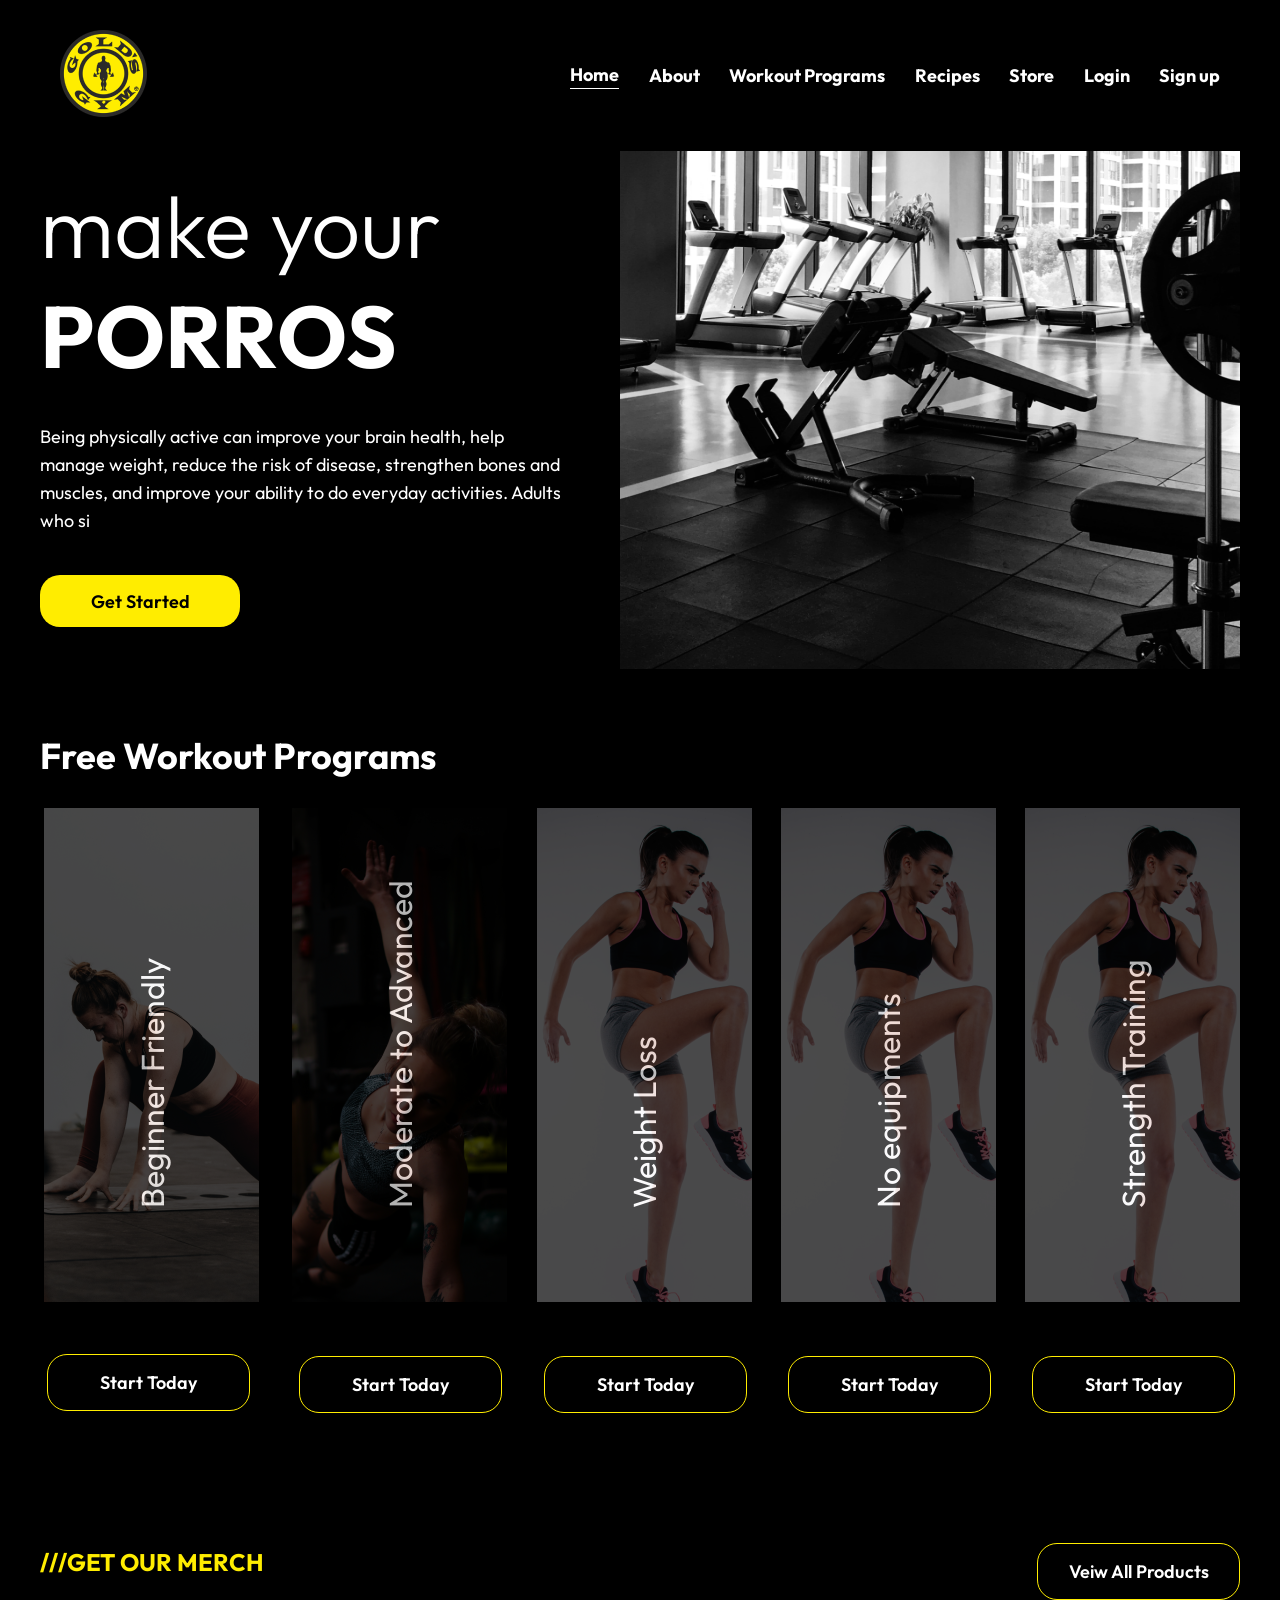
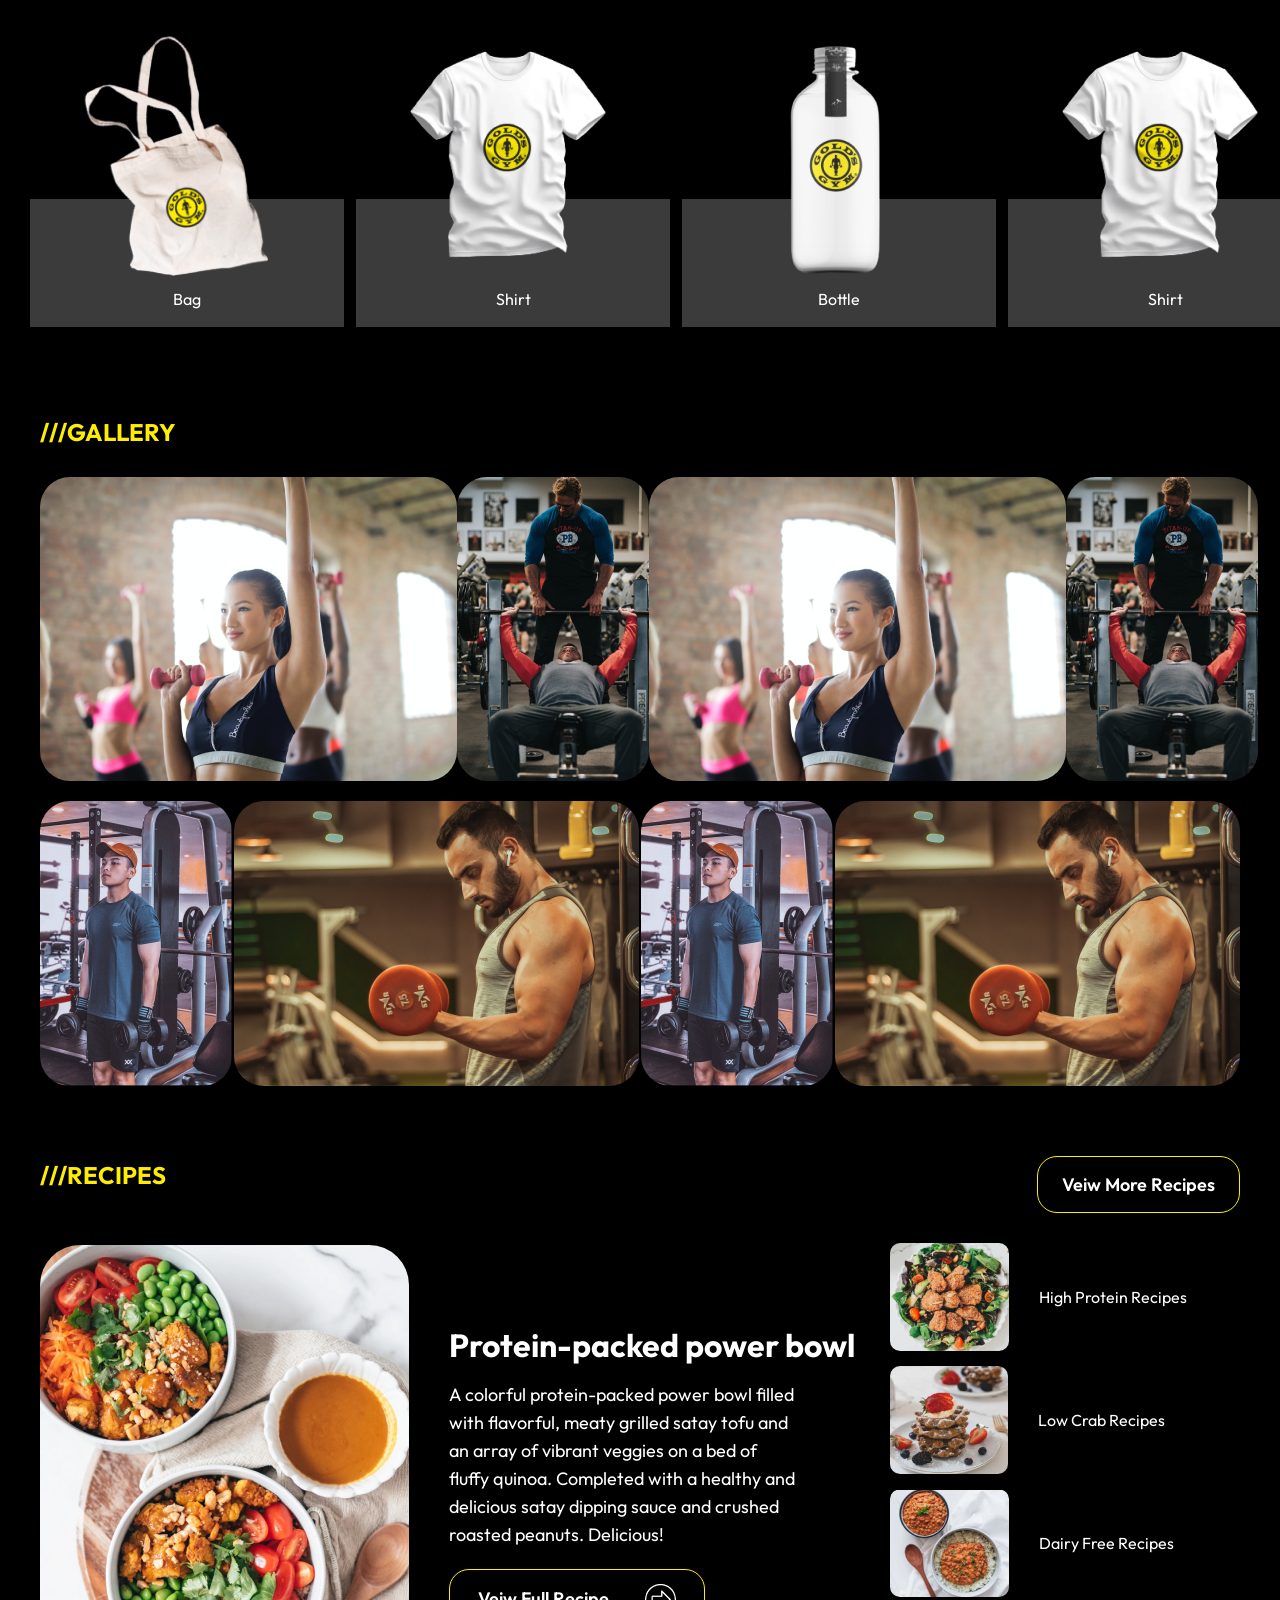
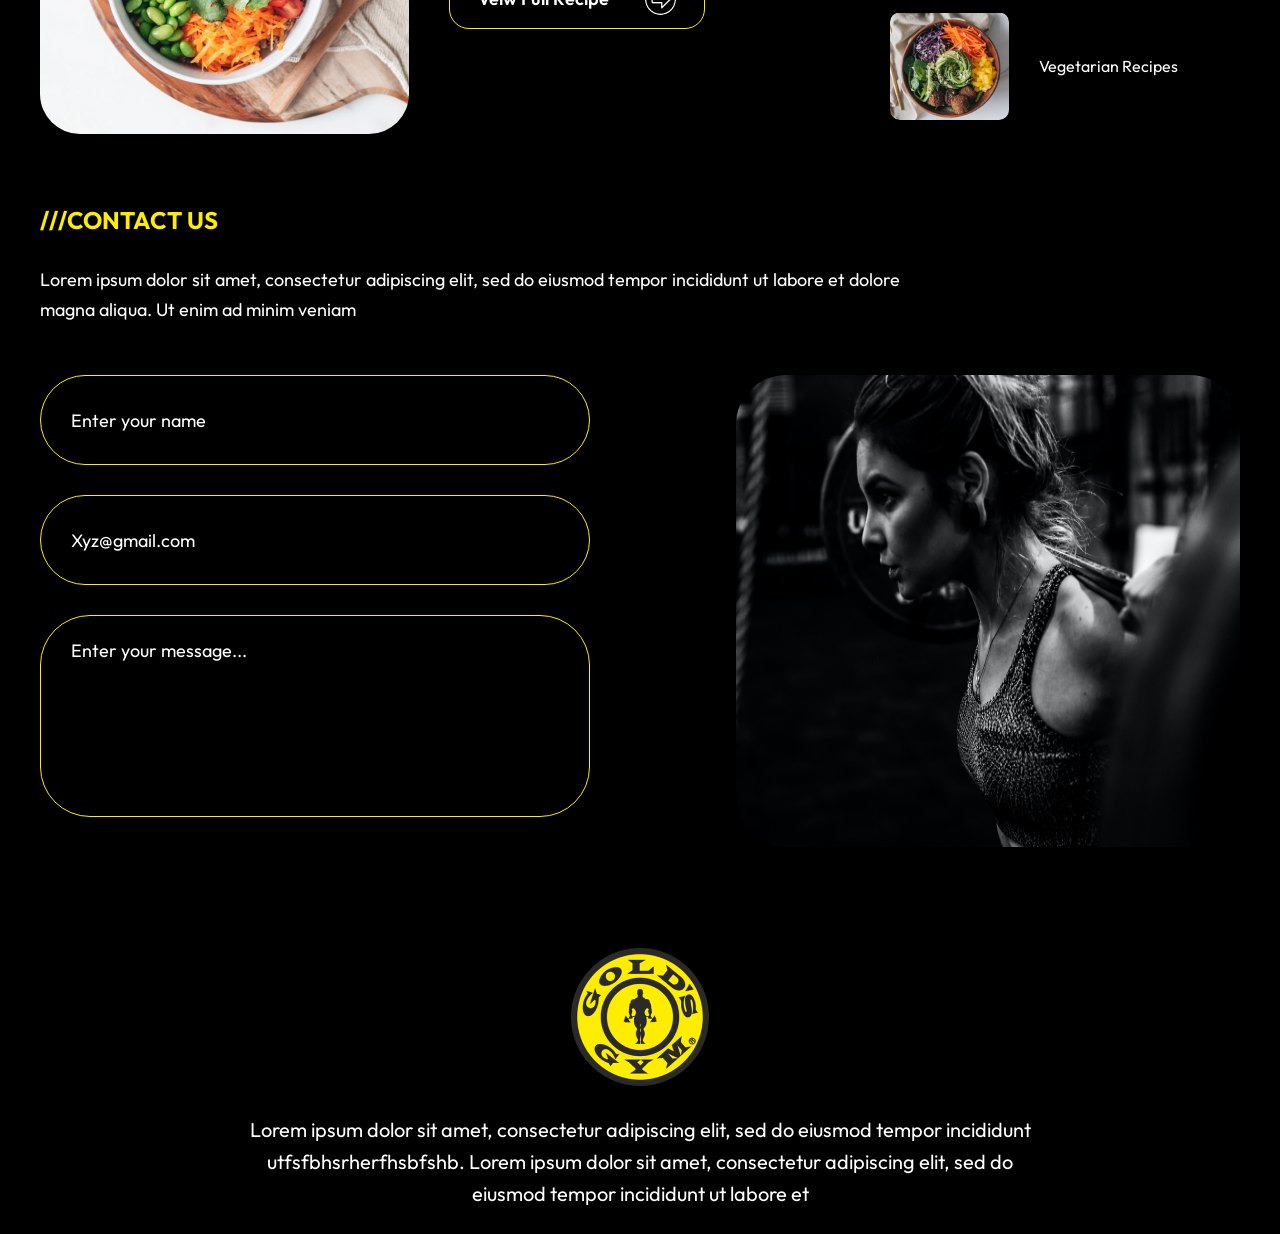
==== commit b82cae9f: "modificacion pagina make your porros" ====
--- a/app/index.html
+++ b/app/index.html
@@ -42,7 +42,7 @@
             <section class="hero">
                 <div class="hero-about">
                     <div class="hero-header">
-                        <h1>make your<br><span class="header">body shape</span></h1>
+                        <h1>make your<br><span class="header">porros</span></h1>
                     </div>
 
                     <div class="hero-text">
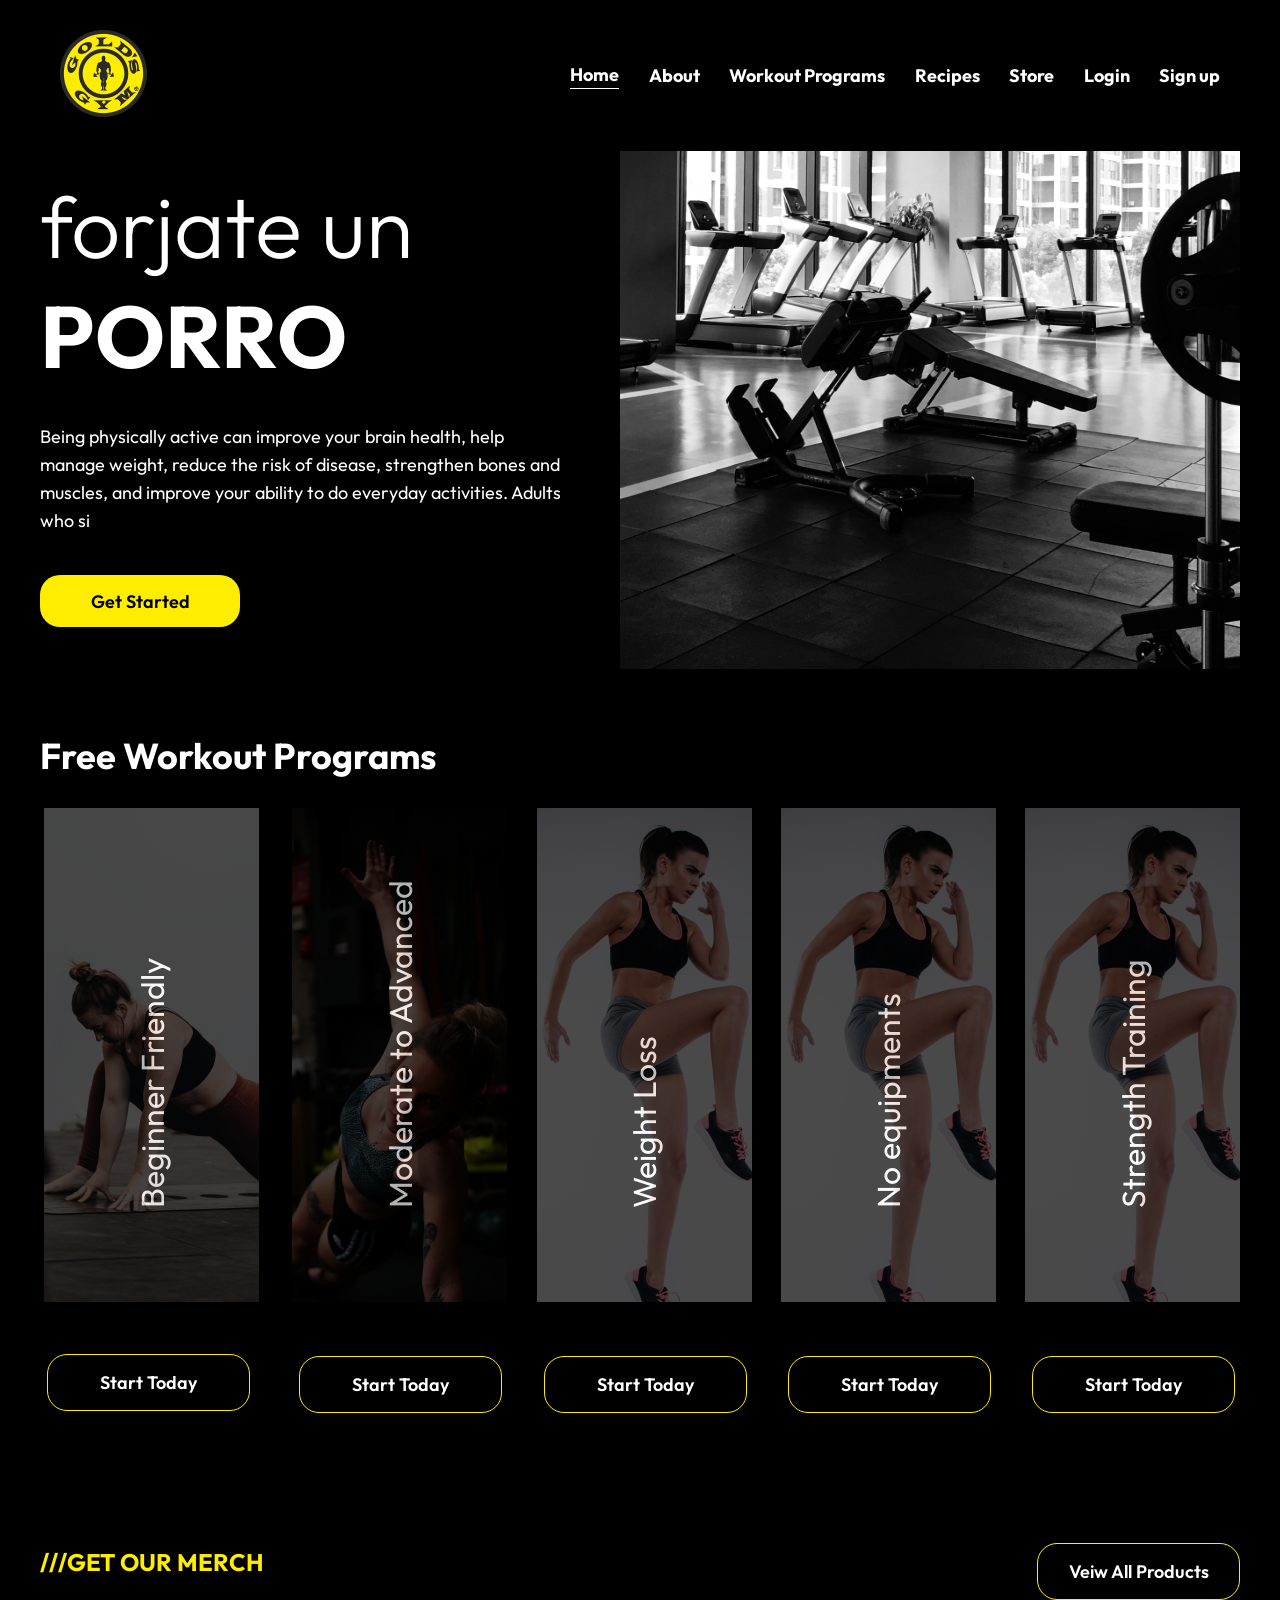
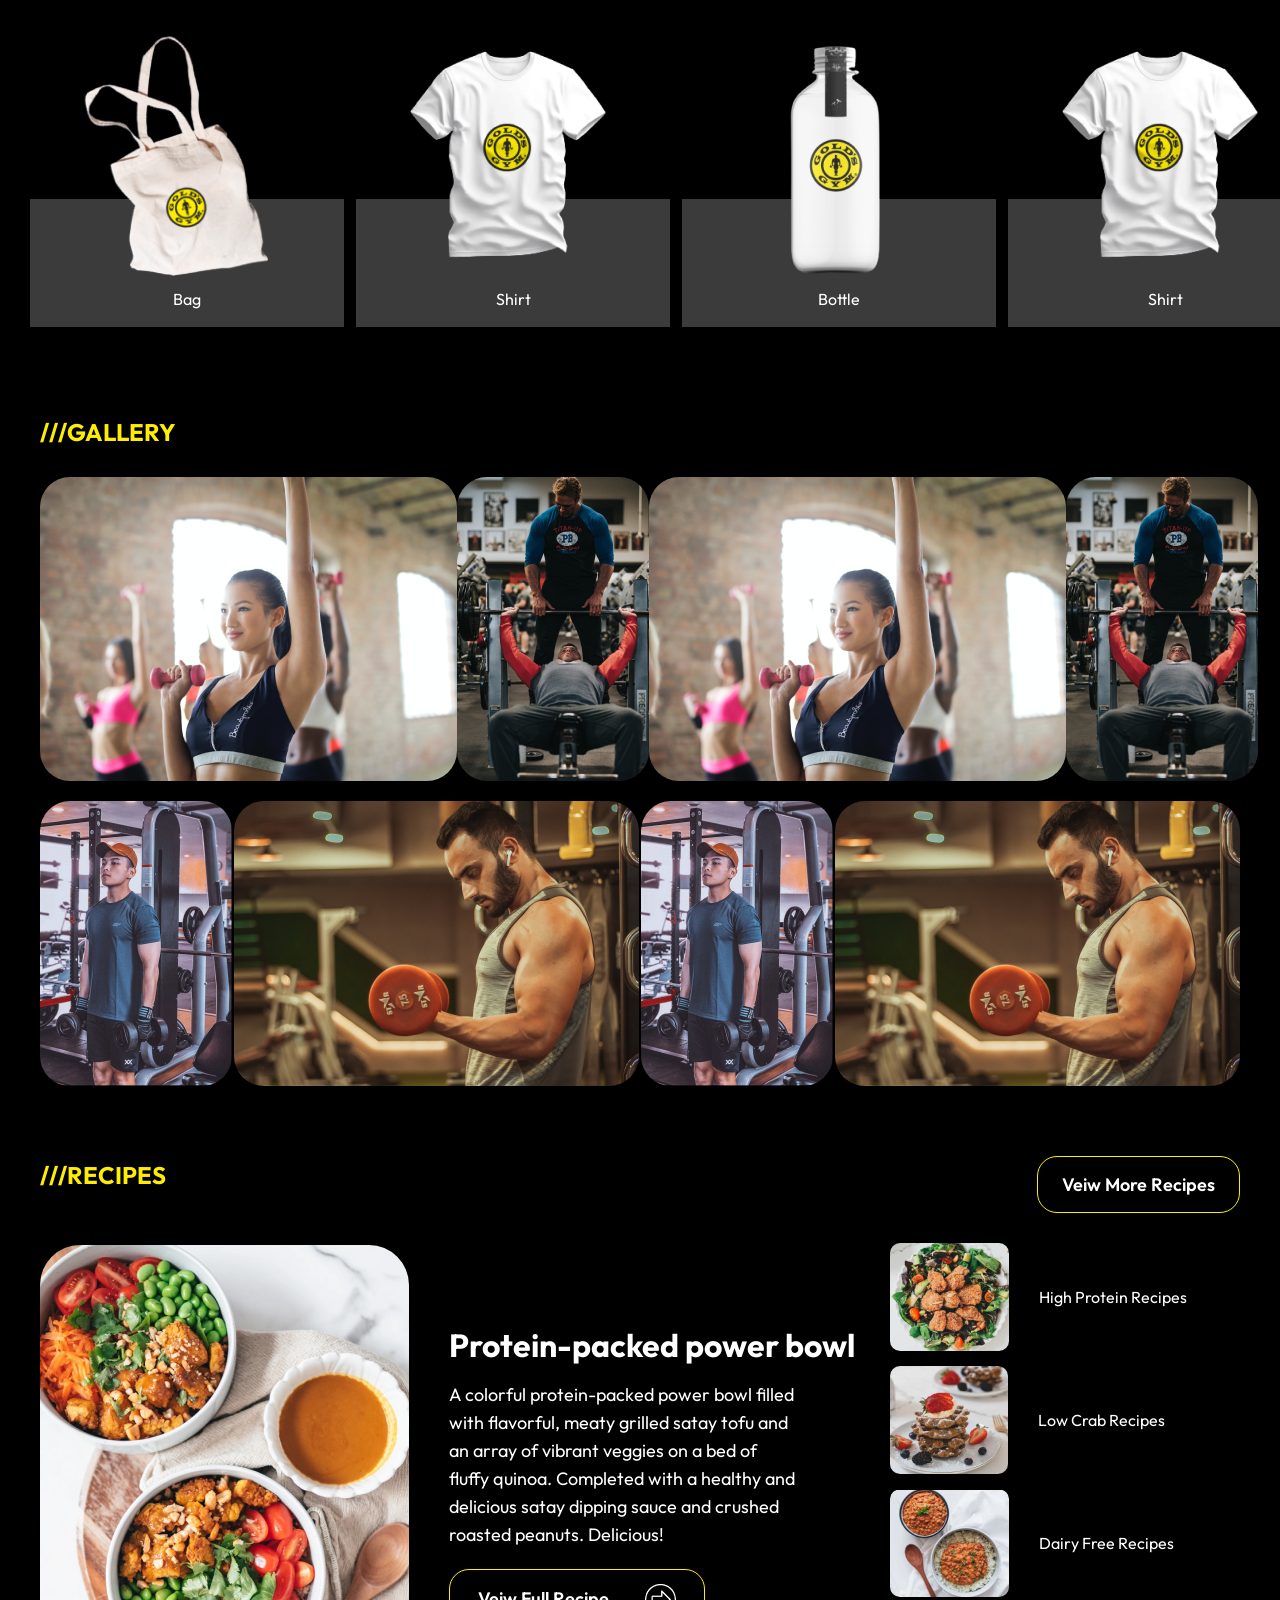
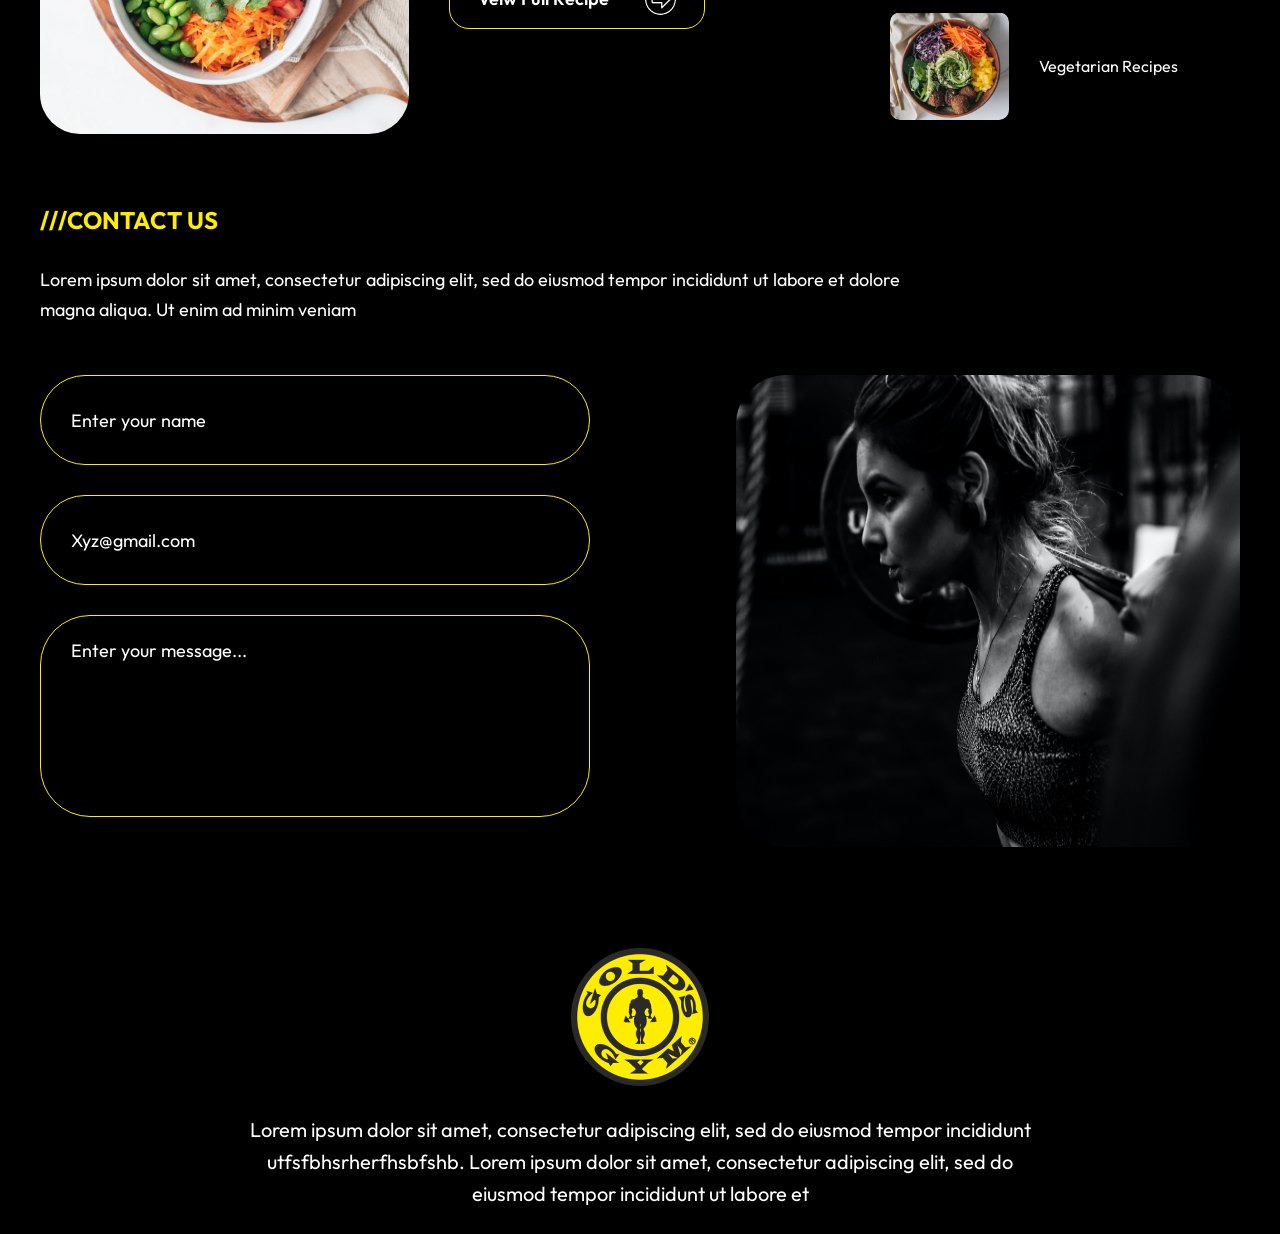
==== commit 98328c89: "modificacion pagina forjar" ====
--- a/app/index.html
+++ b/app/index.html
@@ -42,7 +42,7 @@
             <section class="hero">
                 <div class="hero-about">
                     <div class="hero-header">
-                        <h1>make your<br><span class="header">porros</span></h1>
+                        <h1>forjate un<br><span class="header">porro</span></h1>
                     </div>
 
                     <div class="hero-text">
